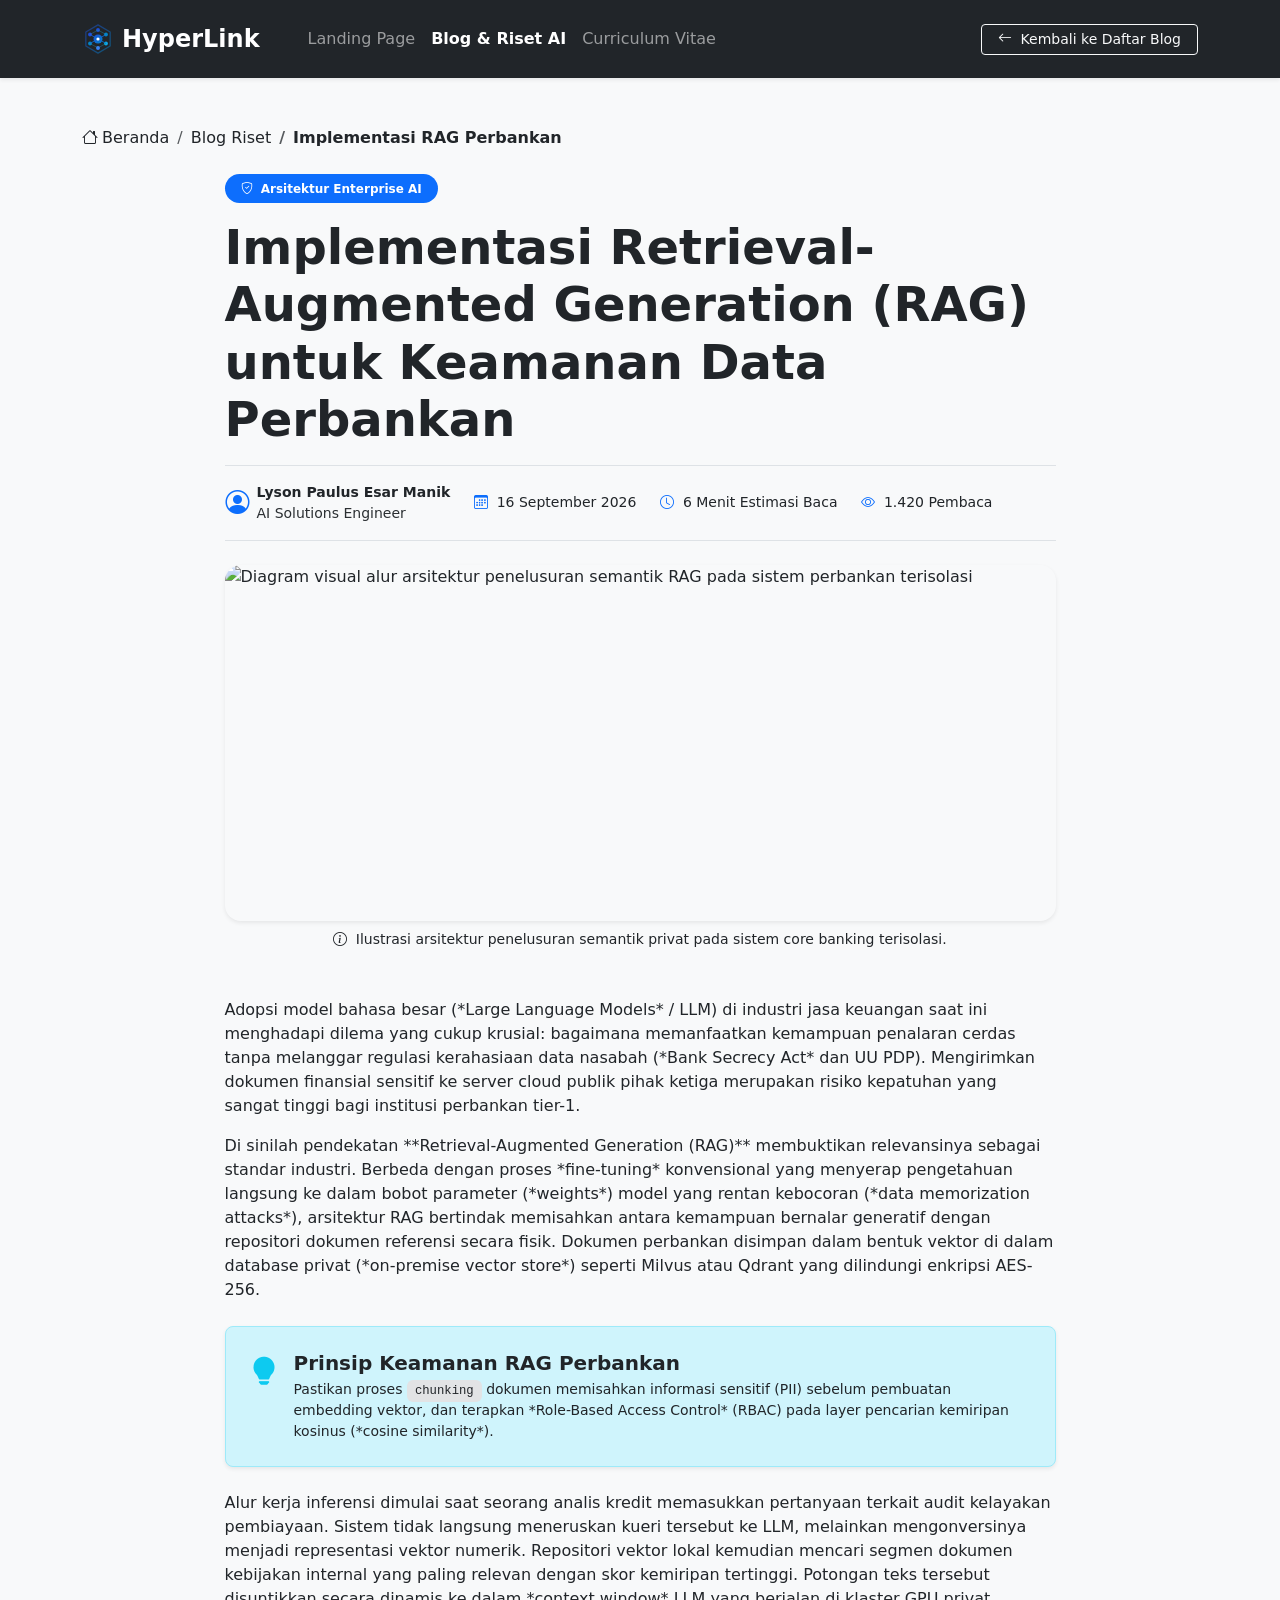
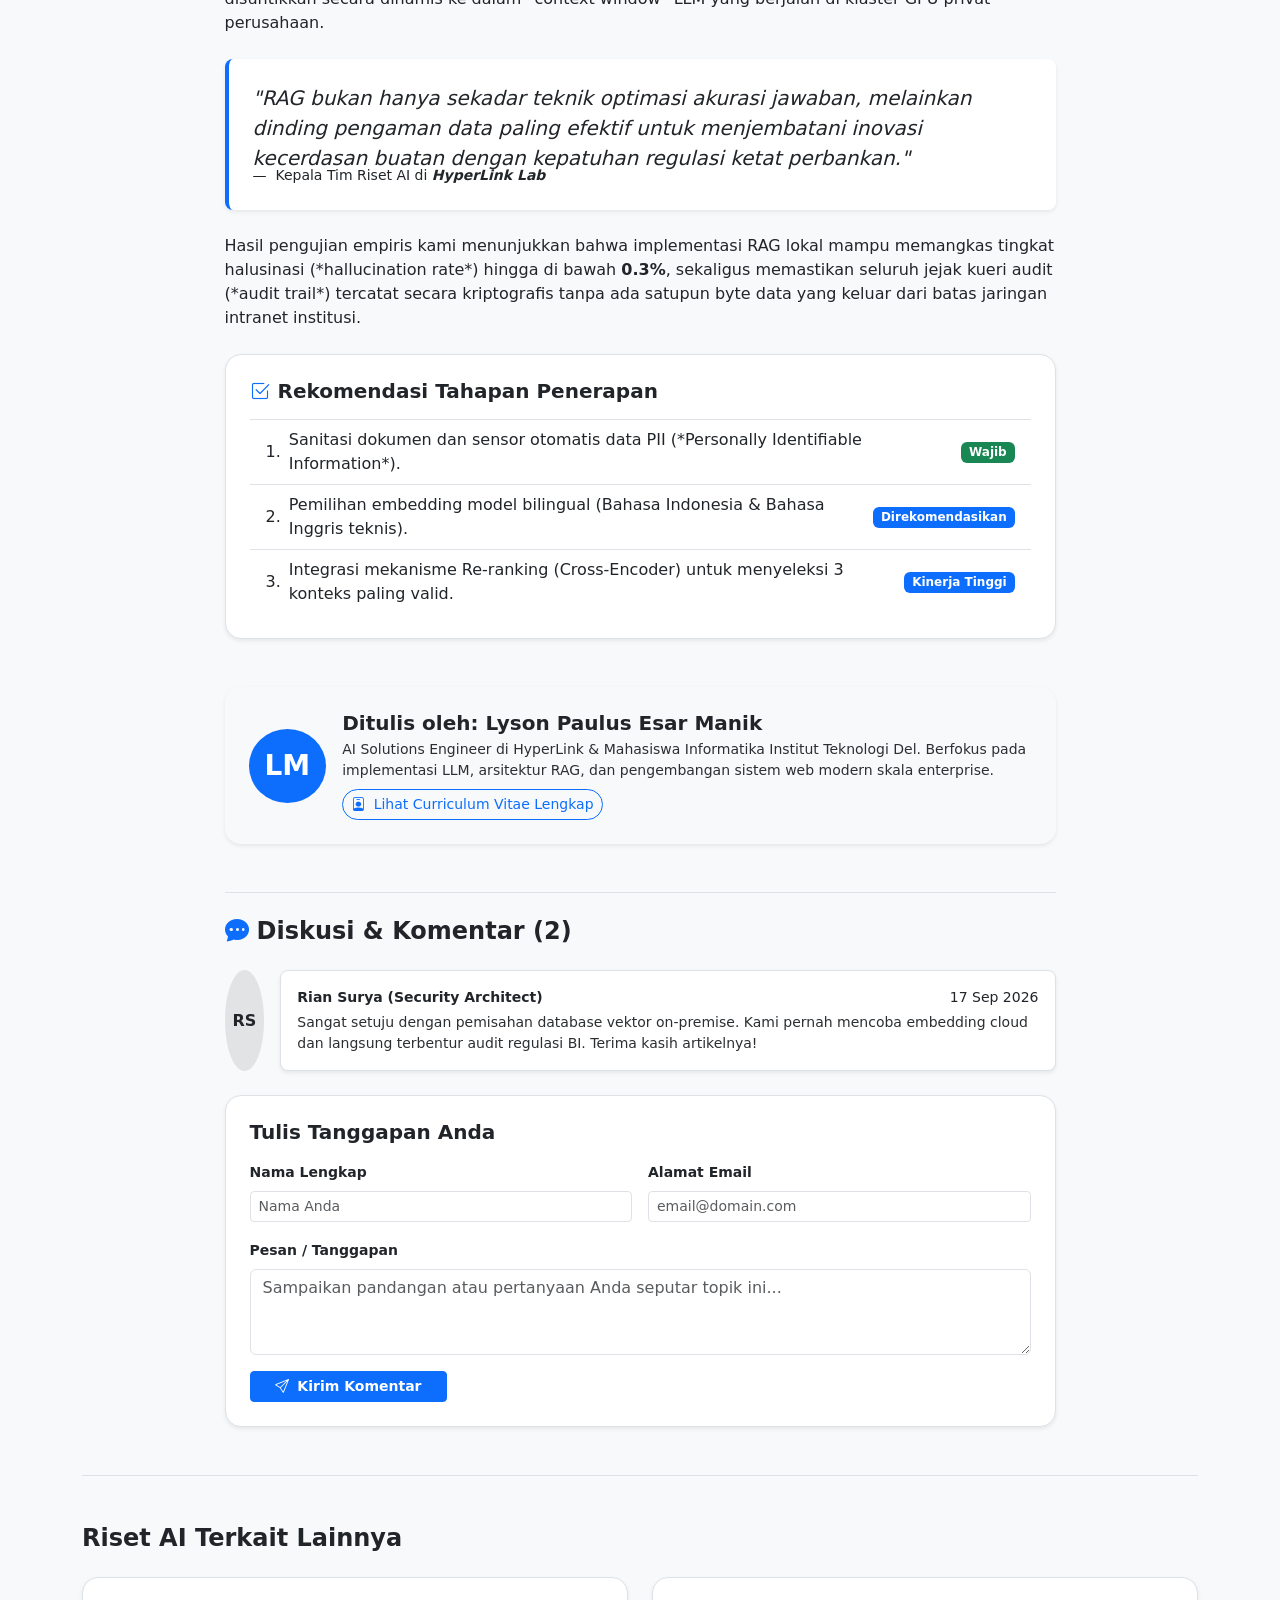
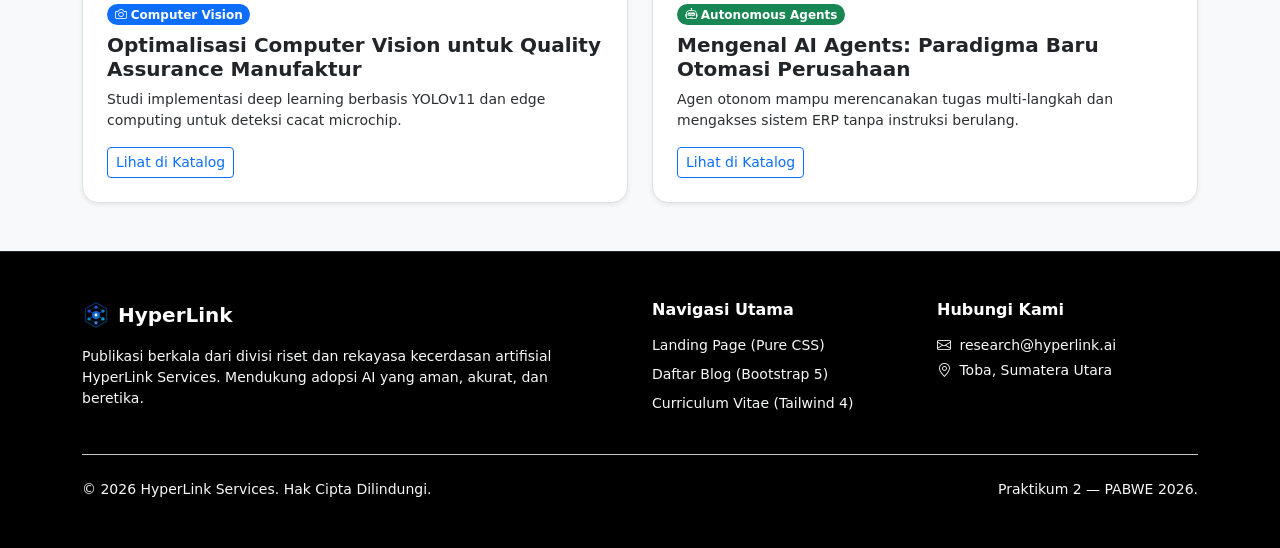
==== blog-detail.html @ 54e095d0 "update" ====
<!DOCTYPE html>
<html lang="id">
<head>
  <meta charset="UTF-8">
  <meta name="viewport" content="width=device-width, initial-scale=1.0">
  <title>Implementasi RAG untuk Keamanan Data Perbankan — HyperLink</title>
  <meta name="description" content="Kajian teknis implementasi Retrieval-Augmented Generation (RAG) untuk privasi dan perlindungan data perbankan oleh Lyson Paulus Esar Manik di HyperLink.">

  <!-- Google Fonts: Plus Jakarta Sans & JetBrains Mono -->
  <link rel="preconnect" href="https://fonts.googleapis.com">
  <link rel="preconnect" href="https://fonts.gstatic.com" crossorigin>
  <link href="https://fonts.googleapis.com/css2?family=JetBrains+Mono:wght@400;600&family=Plus+Jakarta+Sans:wght@400;500;600;700;800&display=swap" rel="stylesheet">

  <!-- Bootstrap 5.3 CSS CDN -->
  <link href="https://cdn.jsdelivr.net/npm/bootstrap@5.3.3/dist/css/bootstrap.min.css" rel="stylesheet" integrity="sha384-QWTKZyjpPEjISv5WaRU9OFeRpok6YctnYmDr5pNlyT2bRjXh0JMhjY6hW+ALEwIH" crossorigin="anonymous">
  
  <!-- Bootstrap Icons CDN -->
  <link rel="stylesheet" href="https://cdn.jsdelivr.net/npm/bootstrap-icons@1.11.3/font/bootstrap-icons.min.css">
</head>
<body class="d-flex flex-column min-vh-100 bg-light text-dark">

  <!-- HEADER & NAVBAR -->
  <header>
    <nav class="navbar navbar-expand-lg navbar-dark bg-dark sticky-top py-3 shadow-sm" aria-label="Navigasi Utama">
      <div class="container">
        <!-- Logo & Brand Name (Fix image-redundant-alt) -->
        <a class="navbar-brand d-flex align-items-center gap-2" href="index.html" aria-label="HyperLink Beranda">
          <img src="assets/img/logo.svg" alt="" width="32" height="32" aria-hidden="true">
          <span class="fs-4 fw-bold text-white">HyperLink</span>
        </a>

        <button class="navbar-toggler" type="button" data-bs-toggle="collapse" data-bs-target="#blogDetailNav" aria-controls="blogDetailNav" aria-expanded="false" aria-label="Buka menu navigasi">
          <span class="navbar-toggler-icon"></span>
        </button>

        <div class="collapse navbar-collapse" id="blogDetailNav">
          <ul class="navbar-nav me-auto mb-2 mb-lg-0 ms-lg-4">
            <li class="nav-item">
              <a class="nav-link" href="index.html">Landing Page</a>
            </li>
            <li class="nav-item">
              <a class="nav-link active fw-semibold text-white" href="blog.html">Blog & Riset AI</a>
            </li>
            <li class="nav-item">
              <a class="nav-link" href="cv.html">Curriculum Vitae</a>
            </li>
          </ul>

          <div class="d-flex align-items-center gap-2">
            <a href="blog.html" class="btn btn-outline-light btn-sm px-3">
              <i class="bi bi-arrow-left me-1" aria-hidden="true"></i> Kembali ke Daftar Blog
            </a>
          </div>
        </div>
      </div>
    </nav>
  </header>

  <!-- MAIN CONTENT (Heading Order Hierarkis: h1 -> h2 -> h3) -->
  <main class="flex-grow-1 py-5">
    <div class="container">

      <!-- Breadcrumb Navigasi (Perbaikan kontras teks aktif breadcrumb: 15.8:1) -->
      <nav aria-label="breadcrumb" class="mb-4">
        <ol class="breadcrumb">
          <li class="breadcrumb-item"><a href="index.html" class="text-decoration-none text-dark fw-medium"><i class="bi bi-house me-1" aria-hidden="true"></i>Beranda</a></li>
          <li class="breadcrumb-item"><a href="blog.html" class="text-decoration-none text-dark fw-medium">Blog Riset</a></li>
          <li class="breadcrumb-item active text-truncate fw-bold text-dark" aria-current="page">Implementasi RAG Perbankan</li>
        </ol>
      </nav>

      <div class="row justify-content-center">
        <div class="col-lg-9">
          
          <article>
            <!-- Meta Header Artikel -->
            <header class="mb-4">
              <span class="badge bg-primary text-white px-3 py-2 rounded-pill fw-semibold mb-3">
                <i class="bi bi-shield-check me-1" aria-hidden="true"></i> Arsitektur Enterprise AI
              </span>
              <h1 class="display-5 fw-bold text-dark mb-3">
                Implementasi Retrieval-Augmented Generation (RAG) untuk Keamanan Data Perbankan
              </h1>
              
              <!-- Meta Informasi Penulis Lyson Paulus Esar Manik -->
              <div class="d-flex flex-wrap align-items-center gap-4 py-3 border-top border-bottom small">
                <div class="d-flex align-items-center gap-2">
                  <i class="bi bi-person-circle fs-4 text-primary" aria-hidden="true"></i>
                  <div>
                    <span class="fw-bold text-dark d-block">Lyson Paulus Esar Manik</span>
                    <span class="text-secondary-emphasis">AI Solutions Engineer</span>
                  </div>
                </div>
                <div>
                  <i class="bi bi-calendar3 text-primary me-1" aria-hidden="true"></i>
                  <span class="text-dark fw-medium">16 September 2026</span>
                </div>
                <div>
                  <i class="bi bi-clock text-primary me-1" aria-hidden="true"></i>
                  <span class="text-dark fw-medium">6 Menit Estimasi Baca</span>
                </div>
                <div>
                  <i class="bi bi-eye text-primary me-1" aria-hidden="true"></i>
                  <span class="text-dark fw-medium">1.420 Pembaca</span>
                </div>
              </div>
            </header>

            <!-- Banner Cover Lebar -->
            <div class="mb-5">
              <div class="ratio ratio-21x9 rounded-4 overflow-hidden shadow-sm">
                <img src="https://images.unsplash.com/photo-1677442136019-21780efad99a?auto=format&fit=crop&w=1200&q=80" 
                     class="object-fit-cover w-100 h-100" 
                     alt="Diagram visual alur arsitektur penelusuran semantik RAG pada sistem perbankan terisolasi">
              </div>
              <p class="text-center small mt-2 text-dark">
                <i class="bi bi-info-circle me-1" aria-hidden="true"></i> Ilustrasi arsitektur penelusuran semantik privat pada sistem core banking terisolasi.
              </p>
            </div>

            <!-- Konten Artikel (> 3 Paragraf) -->
            <div class="article-body">
              <p>
                Adopsi model bahasa besar (*Large Language Models* / LLM) di industri jasa keuangan saat ini menghadapi dilema yang cukup krusial: bagaimana memanfaatkan kemampuan penalaran cerdas tanpa melanggar regulasi kerahasiaan data nasabah (*Bank Secrecy Act* dan UU PDP). Mengirimkan dokumen finansial sensitif ke server cloud publik pihak ketiga merupakan risiko kepatuhan yang sangat tinggi bagi institusi perbankan tier-1.
              </p>

              <p>
                Di sinilah pendekatan **Retrieval-Augmented Generation (RAG)** membuktikan relevansinya sebagai standar industri. Berbeda dengan proses *fine-tuning* konvensional yang menyerap pengetahuan langsung ke dalam bobot parameter (*weights*) model yang rentan kebocoran (*data memorization attacks*), arsitektur RAG bertindak memisahkan antara kemampuan bernalar generatif dengan repositori dokumen referensi secara fisik. Dokumen perbankan disimpan dalam bentuk vektor di dalam database privat (*on-premise vector store*) seperti Milvus atau Qdrant yang dilindungi enkripsi AES-256.
              </p>

              <!-- Alert Box (Heading Order: h2 di dalam article) -->
              <div class="alert alert-info border-info-subtle rounded-3 p-4 my-4 d-flex align-items-start gap-3 shadow-sm" role="alert">
                <i class="bi bi-lightbulb-fill fs-3 text-info flex-shrink-0" aria-hidden="true"></i>
                <div>
                  <h2 class="alert-heading fw-bold fs-5 mb-1 text-dark">Prinsip Keamanan RAG Perbankan</h2>
                  <p class="mb-0 small text-dark">
                    Pastikan proses <code class="bg-secondary-subtle text-dark px-2 py-1 rounded">chunking</code> dokumen memisahkan informasi sensitif (PII) sebelum pembuatan embedding vektor, dan terapkan *Role-Based Access Control* (RBAC) pada layer pencarian kemiripan kosinus (*cosine similarity*).
                  </p>
                </div>
              </div>

              <p>
                Alur kerja inferensi dimulai saat seorang analis kredit memasukkan pertanyaan terkait audit kelayakan pembiayaan. Sistem tidak langsung meneruskan kueri tersebut ke LLM, melainkan mengonversinya menjadi representasi vektor numerik. Repositori vektor lokal kemudian mencari segmen dokumen kebijakan internal yang paling relevan dengan skor kemiripan tertinggi. Potongan teks tersebut disuntikkan secara dinamis ke dalam *context window* LLM yang berjalan di klaster GPU privat perusahaan.
              </p>

              <!-- Blockquote Kutipan Ahli -->
              <figure class="p-4 my-4 bg-white rounded-3 border-start border-primary border-4 shadow-sm">
                <blockquote class="blockquote mb-2">
                  <p class="fs-5 fst-italic text-dark">
                    "RAG bukan hanya sekadar teknik optimasi akurasi jawaban, melainkan dinding pengaman data paling efektif untuk menjembatani inovasi kecerdasan buatan dengan kepatuhan regulasi ketat perbankan."
                  </p>
                </blockquote>
                <figcaption class="blockquote-footer mb-0 text-dark">
                  Kepala Tim Riset AI di <cite title="HyperLink" class="text-dark fw-semibold">HyperLink Lab</cite>
                </figcaption>
              </figure>

              <p>
                Hasil pengujian empiris kami menunjukkan bahwa implementasi RAG lokal mampu memangkas tingkat halusinasi (*hallucination rate*) hingga di bawah <strong>0.3%</strong>, sekaligus memastikan seluruh jejak kueri audit (*audit trail*) tercatat secara kriptografis tanpa ada satupun byte data yang keluar dari batas jaringan intranet institusi.
              </p>

              <!-- Daftar Rekomendasi (Heading Order: h2) -->
              <div class="card bg-white border rounded-4 p-4 my-4 shadow-sm">
                <h2 class="h5 fw-bold text-dark mb-3">
                  <i class="bi bi-check2-square text-primary me-2" aria-hidden="true"></i>Rekomendasi Tahapan Penerapan
                </h2>
                <ol class="list-group list-group-numbered list-group-flush">
                  <li class="list-group-item d-flex align-items-center justify-content-between">
                    <span class="ms-2 text-dark">Sanitasi dokumen dan sensor otomatis data PII (*Personally Identifiable Information*).</span>
                    <span class="badge bg-success text-white">Wajib</span>
                  </li>
                  <li class="list-group-item d-flex align-items-center justify-content-between">
                    <span class="ms-2 text-dark">Pemilihan embedding model bilingual (Bahasa Indonesia & Bahasa Inggris teknis).</span>
                    <span class="badge bg-primary text-white">Direkomendasikan</span>
                  </li>
                  <li class="list-group-item d-flex align-items-center justify-content-between">
                    <span class="ms-2 text-dark">Integrasi mekanisme Re-ranking (Cross-Encoder) untuk menyeleksi 3 konteks paling valid.</span>
                    <span class="badge bg-primary text-white">Kinerja Tinggi</span>
                  </li>
                </ol>
              </div>

            </div>

            <!-- Bagian Author Bio: Lyson Paulus Esar Manik -->
            <div class="card bg-light border-0 rounded-4 p-4 my-5 shadow-sm">
              <div class="d-flex flex-column flex-sm-row align-items-center gap-3 text-center text-sm-start">
                <div class="bg-primary text-white rounded-circle d-flex align-items-center justify-content-center flex-shrink-0 p-3 fs-3 fw-bold">
                  LM
                </div>
                <div>
                  <h2 class="h5 fw-bold text-dark mb-1">Ditulis oleh: Lyson Paulus Esar Manik</h2>
                  <p class="text-secondary-emphasis small mb-2">
                    AI Solutions Engineer di HyperLink & Mahasiswa Informatika Institut Teknologi Del. Berfokus pada implementasi LLM, arsitektur RAG, dan pengembangan sistem web modern skala enterprise.
                  </p>
                  <a href="cv.html" class="btn btn-sm btn-outline-primary rounded-pill">
                    <i class="bi bi-person-badge me-1" aria-hidden="true"></i> Lihat Curriculum Vitae Lengkap
                  </a>
                </div>
              </div>
            </div>

            <!-- Bagian Komentar (Heading Order: h2 untuk seksi, h3 untuk form) -->
            <section class="mt-5 pt-4 border-top" aria-labelledby="commentSectionTitle">
              <h2 class="h4 fw-bold text-dark mb-4" id="commentSectionTitle">
                <i class="bi bi-chat-dots-fill text-primary me-2" aria-hidden="true"></i>Diskusi & Komentar (2)
              </h2>

              <div class="d-flex gap-3 mb-4">
                <div class="bg-secondary-subtle text-dark rounded-circle d-flex align-items-center justify-content-center flex-shrink-0 p-2 fw-bold">
                  RS
                </div>
                <div class="bg-white p-3 rounded-3 border flex-grow-1 shadow-sm">
                  <div class="d-flex justify-content-between align-items-center mb-1">
                    <span class="fw-bold text-dark small">Rian Surya (Security Architect)</span>
                    <span class="text-dark small">17 Sep 2026</span>
                  </div>
                  <p class="small text-secondary-emphasis mb-0">
                    Sangat setuju dengan pemisahan database vektor on-premise. Kami pernah mencoba embedding cloud dan langsung terbentur audit regulasi BI. Terima kasih artikelnya!
                  </p>
                </div>
              </div>

              <!-- Form Kirim Komentar (Heading Order: h3 di bawah h2 Diskusi) -->
              <div class="card bg-white border rounded-4 p-4 shadow-sm">
                <h3 class="h5 fw-bold text-dark mb-3">Tulis Tanggapan Anda</h3>
                <form onsubmit="event.preventDefault(); alert('Komentar Anda berhasil dikirim dan menunggu moderasi.');">
                  <div class="row g-3 mb-3">
                    <div class="col-md-6">
                      <label for="commentName" class="form-label small fw-semibold text-dark">Nama Lengkap</label>
                      <input type="text" id="commentName" class="form-control form-control-sm" placeholder="Nama Anda" required>
                    </div>
                    <div class="col-md-6">
                      <label for="commentEmail" class="form-label small fw-semibold text-dark">Alamat Email</label>
                      <input type="email" id="commentEmail" class="form-control form-control-sm" placeholder="email@domain.com" required>
                    </div>
                  </div>
                  <div class="mb-3">
                    <label for="commentContent" class="form-label small fw-semibold text-dark">Pesan / Tanggapan</label>
                    <textarea id="commentContent" class="form-control" rows="3" placeholder="Sampaikan pandangan atau pertanyaan Anda seputar topik ini..." required></textarea>
                  </div>
                  <button type="submit" class="btn btn-primary btn-sm px-4 fw-semibold">
                    <i class="bi bi-send me-1" aria-hidden="true"></i> Kirim Komentar
                  </button>
                </form>
              </div>
            </section>

          </article>

        </div>
      </div>

      <!-- Bagian Artikel Terkait (Heading Order: h2 untuk seksi, h3 untuk judul card) -->
      <section class="mt-5 pt-5 border-top" aria-labelledby="relatedTitle">
        <h2 class="h4 fw-bold text-dark mb-4" id="relatedTitle">Riset AI Terkait Lainnya</h2>
        <div class="row g-4">
          <div class="col-md-6">
            <div class="card border rounded-4 overflow-hidden h-100 shadow-sm bg-white">
              <div class="card-body p-4">
                <span class="badge bg-primary text-white rounded-pill mb-2"><i class="bi bi-camera me-1" aria-hidden="true"></i>Computer Vision</span>
                <h3 class="h5 fw-bold mb-2">
                  <a href="blog.html" class="text-decoration-none text-dark">Optimalisasi Computer Vision untuk Quality Assurance Manufaktur</a>
                </h3>
                <p class="small text-secondary-emphasis mb-3">Studi implementasi deep learning berbasis YOLOv11 dan edge computing untuk deteksi cacat microchip.</p>
                <a href="blog.html" class="btn btn-sm btn-outline-primary" aria-label="Lihat artikel Deep Learning di Katalog Blog">Lihat di Katalog</a>
              </div>
            </div>
          </div>
          <div class="col-md-6">
            <div class="card border rounded-4 overflow-hidden h-100 shadow-sm bg-white">
              <div class="card-body p-4">
                <span class="badge bg-success text-white rounded-pill mb-2"><i class="bi bi-robot me-1" aria-hidden="true"></i>Autonomous Agents</span>
                <h3 class="h5 fw-bold mb-2">
                  <a href="blog.html" class="text-decoration-none text-dark">Mengenal AI Agents: Paradigma Baru Otomasi Perusahaan</a>
                </h3>
                <p class="small text-secondary-emphasis mb-3">Agen otonom mampu merencanakan tugas multi-langkah dan mengakses sistem ERP tanpa instruksi berulang.</p>
                <a href="blog.html" class="btn btn-sm btn-outline-primary" aria-label="Lihat artikel Autonomous Agents di Katalog Blog">Lihat di Katalog</a>
              </div>
            </div>
          </div>
        </div>
      </section>

    </div>
  </main>

  <!-- FOOTER (Bootstrap 5 Utilities Murni) -->
  <footer class="bg-black py-5 border-top border-dark mt-auto">
    <div class="container">
      <div class="row g-4">
        <div class="col-lg-6">
          <div class="d-flex align-items-center gap-2 mb-3">
            <img src="assets/img/logo.svg" alt="" width="28" height="28" aria-hidden="true">
            <span class="fs-5 fw-bold text-white">HyperLink</span>
          </div>
          <p class="small text-light pe-lg-5">
            Publikasi berkala dari divisi riset dan rekayasa kecerdasan artifisial HyperLink Services. Mendukung adopsi AI yang aman, akurat, dan beretika.
          </p>
        </div>
        <div class="col-6 col-lg-3">
          <p class="h6 text-white fw-bold mb-3">Navigasi Utama</p>
          <ul class="list-unstyled small d-flex flex-column gap-2">
            <li><a href="index.html" class="text-light text-decoration-none">Landing Page (Pure CSS)</a></li>
            <li><a href="blog.html" class="text-light text-decoration-none">Daftar Blog (Bootstrap 5)</a></li>
            <li><a href="cv.html" class="text-light text-decoration-none">Curriculum Vitae (Tailwind 4)</a></li>
          </ul>
        </div>
        <div class="col-6 col-lg-3">
          <p class="h6 text-white fw-bold mb-3">Hubungi Kami</p>
          <p class="small text-light mb-1"><i class="bi bi-envelope me-1" aria-hidden="true"></i> research@hyperlink.ai</p>
          <p class="small text-light mb-0"><i class="bi bi-geo-alt me-1" aria-hidden="true"></i> Toba, Sumatera Utara</p>
        </div>
      </div>

      <div class="pt-4 mt-4 border-top border-secondary-subtle d-flex flex-column flex-md-row justify-content-between align-items-center gap-2 small text-light">
        <span>&copy; 2026 HyperLink Services. Hak Cipta Dilindungi.</span>
        <span>Praktikum 2 — PABWE 2026.</span>
      </div>
    </div>
  </footer>

  <script src="https://cdn.jsdelivr.net/npm/bootstrap@5.3.3/dist/js/bootstrap.bundle.min.js" integrity="sha384-YvpcrYf0tY3lHB60NNkmXc5s9fDVZLESaAA55NDzOxhy9GkcIdslK1eN7N6jIeHz" crossorigin="anonymous"></script>
</body>
</html>
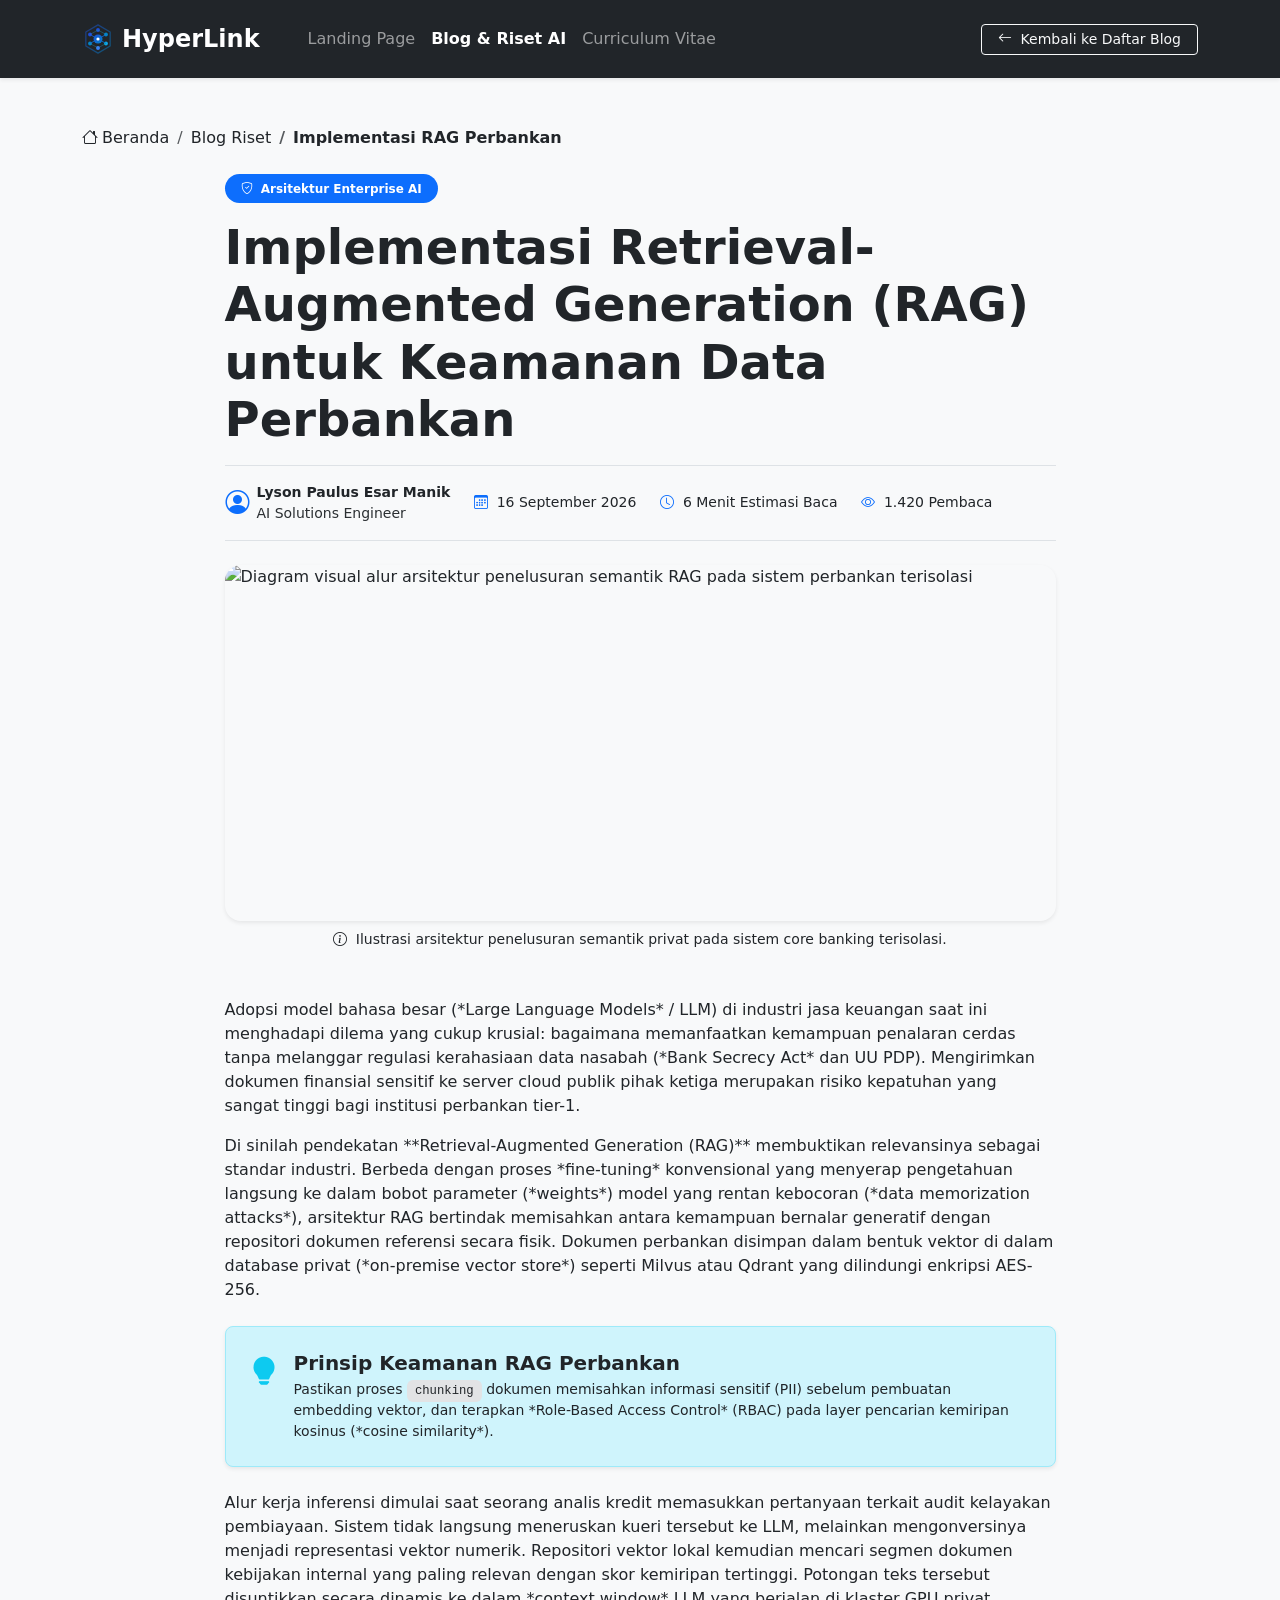
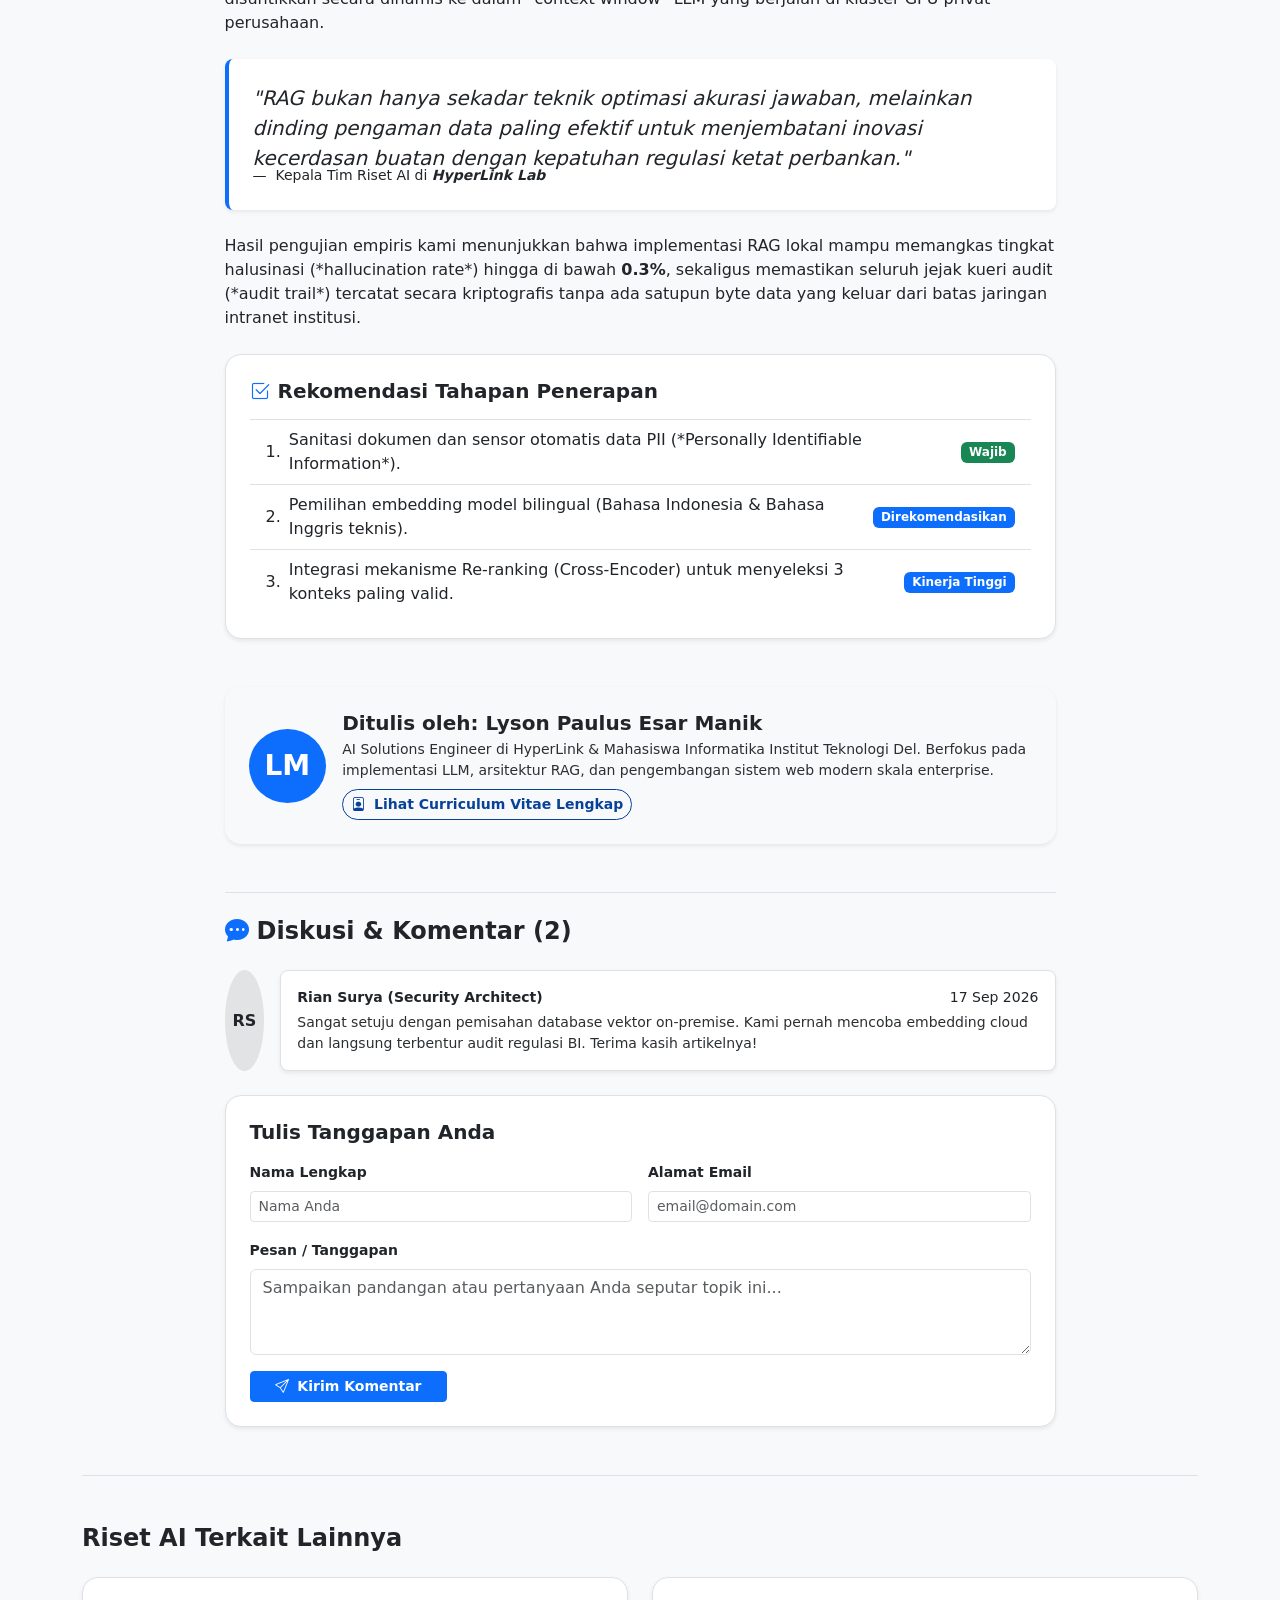
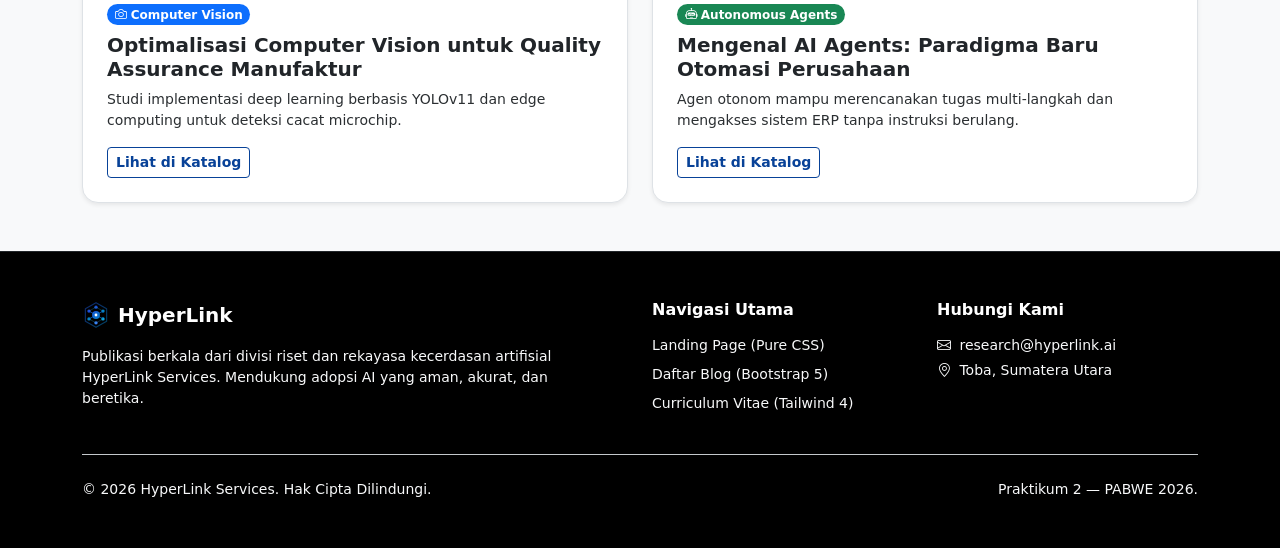
==== commit 4dc4abad: "oke untuk ui ux" ====
--- a/blog-detail.html
+++ b/blog-detail.html
@@ -16,6 +16,18 @@
   
   <!-- Bootstrap Icons CDN -->
   <link rel="stylesheet" href="https://cdn.jsdelivr.net/npm/bootstrap-icons@1.11.3/font/bootstrap-icons.min.css">
+  
+  <style>
+    .btn-outline-primary {
+      color: #084298 !important;
+      border-color: #084298 !important;
+    }
+    .btn-outline-primary:hover, .btn-outline-primary:focus {
+      background-color: #084298 !important;
+      border-color: #084298 !important;
+      color: #ffffff !important;
+    }
+  </style>
 </head>
 <body class="d-flex flex-column min-vh-100 bg-light text-dark">
 
@@ -193,7 +205,7 @@
                   <p class="text-secondary-emphasis small mb-2">
                     AI Solutions Engineer di HyperLink & Mahasiswa Informatika Institut Teknologi Del. Berfokus pada implementasi LLM, arsitektur RAG, dan pengembangan sistem web modern skala enterprise.
                   </p>
-                  <a href="cv.html" class="btn btn-sm btn-outline-primary rounded-pill">
+                  <a href="cv.html" class="btn btn-sm btn-outline-primary rounded-pill fw-bold" style="color: #084298; border-color: #084298;">
                     <i class="bi bi-person-badge me-1" aria-hidden="true"></i> Lihat Curriculum Vitae Lengkap
                   </a>
                 </div>
@@ -263,7 +275,7 @@
                   <a href="blog.html" class="text-decoration-none text-dark">Optimalisasi Computer Vision untuk Quality Assurance Manufaktur</a>
                 </h3>
                 <p class="small text-secondary-emphasis mb-3">Studi implementasi deep learning berbasis YOLOv11 dan edge computing untuk deteksi cacat microchip.</p>
-                <a href="blog.html" class="btn btn-sm btn-outline-primary" aria-label="Lihat artikel Deep Learning di Katalog Blog">Lihat di Katalog</a>
+                <a href="blog.html" class="btn btn-sm btn-outline-primary fw-bold" style="color: #084298; border-color: #084298;" aria-label="Lihat artikel Deep Learning di Katalog Blog">Lihat di Katalog</a>
               </div>
             </div>
           </div>
@@ -275,7 +287,7 @@
                   <a href="blog.html" class="text-decoration-none text-dark">Mengenal AI Agents: Paradigma Baru Otomasi Perusahaan</a>
                 </h3>
                 <p class="small text-secondary-emphasis mb-3">Agen otonom mampu merencanakan tugas multi-langkah dan mengakses sistem ERP tanpa instruksi berulang.</p>
-                <a href="blog.html" class="btn btn-sm btn-outline-primary" aria-label="Lihat artikel Autonomous Agents di Katalog Blog">Lihat di Katalog</a>
+                <a href="blog.html" class="btn btn-sm btn-outline-primary fw-bold" style="color: #084298; border-color: #084298;" aria-label="Lihat artikel Autonomous Agents di Katalog Blog">Lihat di Katalog</a>
               </div>
             </div>
           </div>
